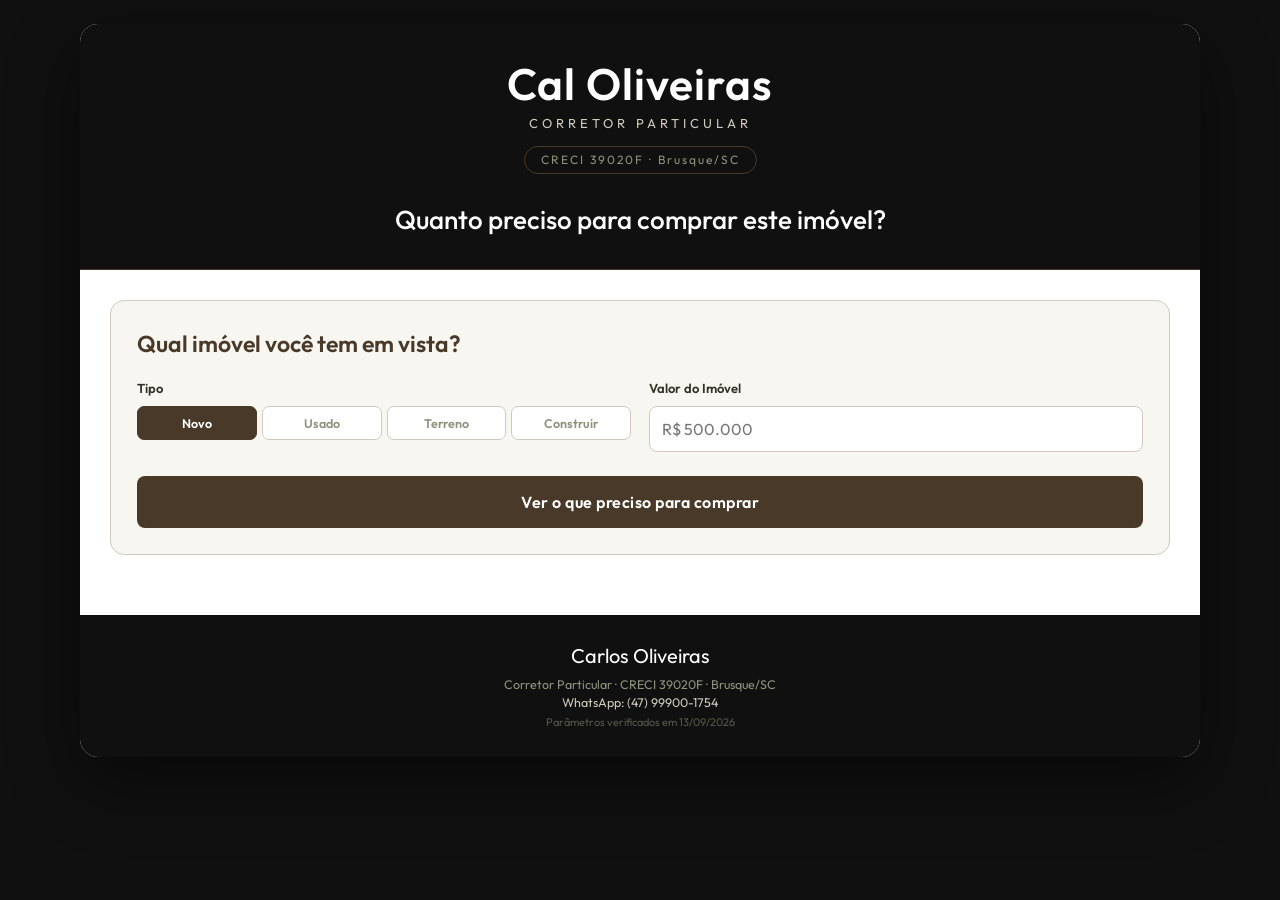
==== imovel/index.html @ cee12039 "refactor: separa as duas ferramentas em links proprios + params.js compartilhado - / (index.html)   " ====
<!DOCTYPE html>
<html lang="pt-BR">
<head>
    <meta charset="UTF-8">
    <meta name="viewport" content="width=device-width, initial-scale=1.0">
    <title>Poder de Compra · Cal Oliveiras</title>
    <meta name="description" content="Descubra quanto precisa de entrada, renda e custos para comprar o imóvel que você tem em vista.">
    <link rel="preconnect" href="https://fonts.googleapis.com">
    <link rel="preconnect" href="https://fonts.gstatic.com" crossorigin>
    <link href="https://fonts.googleapis.com/css2?family=Outfit:wght@300;400;500;600;700;800&display=swap" rel="stylesheet">
    <link rel="stylesheet" href="../estilo.css">
</head>
<body>
    <div class="container">
        <div class="header">
            <div class="logo-name">Cal Oliveiras</div>
            <div class="logo-sub">Corretor Particular</div>
            <span class="logo-creci">CRECI 39020F · Brusque/SC</span>
            <h1>Quanto preciso para comprar este imóvel?</h1>
        </div>

        <div class="content">
            <div class="form-section">
                <h3>Qual imóvel você tem em vista?</h3>
                <div class="form-grid">
                    <div class="form-group">
                        <label>Tipo</label>
                        <div class="tipo-toggle vi-tipo-toggle" id="viTipoToggle">
                            <div class="tipo-option vi-tipo-option active" data-vitipo="novo">Novo</div>
                            <div class="tipo-option vi-tipo-option" data-vitipo="usado">Usado</div>
                            <div class="tipo-option vi-tipo-option" data-vitipo="terreno">Terreno</div>
                            <div class="tipo-option vi-tipo-option" data-vitipo="construir">Construir</div>
                        </div>
                    </div>
                    <div class="form-group">
                        <label id="viLabelValor">Valor do Imóvel</label>
                        <input type="text" id="viValor" inputmode="numeric" placeholder="R$ 500.000">
                    </div>
                </div>
                <button class="btn" onclick="simularImovelEmVista()">Ver o que preciso para comprar</button>
            </div>

            <div id="results" class="results"></div>
        </div>

        <div class="footer">
            <span class="nome">Carlos Oliveiras</span>
            Corretor Particular · CRECI 39020F · Brusque/SC<br>
            <a href="https://wa.me/5547999001754" target="_blank">WhatsApp: (47) 99900-1754</a><br>
            <span style="font-size:11px; opacity:.55;">Parâmetros verificados em <span id="dataVerificacao"></span></span>
        </div>
    </div>

    <!-- ===== MODAL DE CONTATO (LEAD) ===== -->
    <div class="modal-overlay" id="leadModal">
        <div class="modal-box">
            <span class="modal-tag">Falta só um passo</span>
            <h3>Vamos traçar o seu plano</h3>
            <p>Deixe seu <strong>nome</strong> e <strong>WhatsApp</strong>. O Cal recebe a sua simulação e te chama para montar o caminho até este imóvel — sem compromisso.</p>
            <div class="form-group">
                <label>Seu Nome</label>
                <input type="text" id="nome" placeholder="Como você se chama?">
            </div>
            <div class="form-group" style="margin-top:14px;">
                <label>Seu WhatsApp</label>
                <input type="text" id="telefone" inputmode="numeric" placeholder="(47) 99999-9999">
            </div>
            <div class="modal-error" id="leadError"></div>
            <button class="btn" style="margin-top:18px;" onclick="enviarPlano()">Quero meu plano</button>
            <button class="modal-cancel" onclick="fecharLeadModal()">Voltar</button>
            <p class="modal-privacy">Seus dados são usados apenas pelo Cal para te atender (WhatsApp e sistema de atendimento dele). Não são vendidos nem repassados a terceiros.</p>
        </div>
    </div>

    <!-- Parâmetros (taxas, MCMV, terreno) — arquivo único compartilhado com a
         Calculadora e atualizado pelo robô semanal. Não duplicar números aqui. -->
    <script src="../params.js"></script>

    <script>
        const COMPROMETIMENTO_MAX = 0.30;

        let viTipo = 'novo';
        let imovelRef = { id: '', link: '' };
        let ultimoImovelEmVista = null;

        function esc(s) {
            return String(s || '').replace(/[&<>"']/g, c => ({ '&': '&amp;', '<': '&lt;', '>': '&gt;', '"': '&quot;', "'": '&#39;' }[c]));
        }

        function formatMoney(value) {
            if (!value && value !== 0) return '0,00';
            return parseFloat(value).toLocaleString('pt-BR', { minimumFractionDigits: 2, maximumFractionDigits: 2 });
        }

        function nomeTipo(t) {
            return t === 'novo' ? 'Novo' : t === 'usado' ? 'Usado' : t === 'construir' ? 'Terreno + Construção' : 'Terreno';
        }

        function anosTxt(m) { return Number.isInteger(m / 12) ? (m / 12) + ' anos' : m + ' meses'; }

        // Caixa que abre ao clicar (accordion). Só na tela — não vai pro PDF.
        function colapsavel(titulo, conteudo, aberto) {
            return '<details class="caixa-colapsavel no-print"' + (aberto ? ' open' : '') + '>' +
                '<summary>' + titulo + '</summary>' +
                '<div class="colapsavel-corpo">' + conteudo + '</div></details>';
        }

        // 1ª parcela de um financiamento (SAC ou PRICE)
        function parcelaInicialDe(vf, prazo, taxaMensal, sistema) {
            if (vf <= 0 || prazo <= 0) return 0;
            if (sistema === 'SAC') return vf / prazo + vf * taxaMensal;
            const pot = Math.pow(1 + taxaMensal, prazo);
            return vf * (taxaMensal * pot) / (pot - 1);
        }

        // Maior valor financiável para que a 1ª parcela caiba num teto (ex.: 30% da renda)
        function maxFinanciadoPara(parcelaMax, prazo, taxaMensal, sistema) {
            if (parcelaMax <= 0 || prazo <= 0) return 0;
            if (sistema === 'SAC') {
                const denom = 1 / prazo + taxaMensal;
                return denom > 0 ? parcelaMax / denom : 0;
            }
            const pot = Math.pow(1 + taxaMensal, prazo);
            return parcelaMax * (pot - 1) / (taxaMensal * pot);
        }

        /* ============ MÁSCARAS ============ */
        function aplicarMascaraDinheiro(input) {
            let digitos = input.value.replace(/\D/g, '');
            digitos = digitos.replace(/^0+/, '');
            if (digitos === '') { input.value = ''; return; }
            input.value = 'R$ ' + parseInt(digitos, 10).toLocaleString('pt-BR');
        }

        function removerMascara(valor) {
            if (!valor) return 0;
            const digitos = valor.toString().replace(/\D/g, '');
            return digitos === '' ? 0 : parseInt(digitos, 10);
        }

        function aplicarMascaraTelefone(input) {
            let d = input.value.replace(/\D/g, '').slice(0, 11);
            if (d.length === 0) { input.value = ''; return; }
            if (d.length <= 2) input.value = '(' + d;
            else if (d.length <= 6) input.value = '(' + d.slice(0, 2) + ') ' + d.slice(2);
            else if (d.length <= 10) input.value = '(' + d.slice(0, 2) + ') ' + d.slice(2, 6) + '-' + d.slice(6);
            else input.value = '(' + d.slice(0, 2) + ') ' + d.slice(2, 7) + '-' + d.slice(7);
        }
        document.getElementById('telefone').addEventListener('input', function () { aplicarMascaraTelefone(this); });
        document.getElementById('viValor').addEventListener('input', function () { aplicarMascaraDinheiro(this); });
        document.getElementById('viValor').addEventListener('keydown', function (e) { if (e.key === 'Enter') simularImovelEmVista(); });

        /* ============ ORIGEM DA VISITA (UTM) ============ */
        const UTM_KEYS = ['utm_source', 'utm_medium', 'utm_campaign', 'utm_content', 'utm_term'];
        const origemUTM = (function () {
            const p = new URLSearchParams(location.search);
            const utm = {};
            UTM_KEYS.forEach(k => { const v = p.get(k); if (v) utm[k] = v.slice(0, 80); });
            try {
                if (Object.keys(utm).length) sessionStorage.setItem('sa_utm_poder', JSON.stringify(utm));
                else { const s = sessionStorage.getItem('sa_utm_poder'); if (s) Object.assign(utm, JSON.parse(s)); }
            } catch (e) { /* armazenamento indisponível */ }
            return utm;
        })();

        function linhaCampanha() {
            const partes = UTM_KEYS.map(k => origemUTM[k]).filter(Boolean);
            return partes.length ? 'Campanha: ' + partes.join(' / ') : '';
        }

        function linhaImovelRef() {
            const l = [];
            if (imovelRef.id) l.push('Ref. imovel: ' + imovelRef.id);
            if (imovelRef.link) l.push('Anuncio: ' + imovelRef.link);
            return l.join('\n');
        }

        function qsOrigem() {
            const p = new URLSearchParams();
            UTM_KEYS.forEach(k => { if (origemUTM[k]) p.set(k, origemUTM[k]); });
            const s = p.toString();
            return s ? '&' + s : '';
        }

        // Eventos de conversão: preparados para quando houver Pixel/Analytics instalado.
        function registrarEvento(nome, dados) {
            try {
                (window.dataLayer = window.dataLayer || []).push(Object.assign({ event: nome }, dados || {}));
                if (typeof gtag === 'function') gtag('event', nome, dados || {});
                if (typeof fbq === 'function') fbq('trackCustom', nome, dados || {});
            } catch (e) { /* silencioso */ }
        }

        /* ============ TIPO DO IMÓVEL ============ */
        document.querySelectorAll('.vi-tipo-option').forEach(opt => {
            opt.addEventListener('click', function () { setViTipo(this.dataset.vitipo); });
        });
        function setViTipo(t) {
            viTipo = t;
            document.querySelectorAll('.vi-tipo-option').forEach(o => o.classList.toggle('active', o.dataset.vitipo === t));
            const lbl = document.getElementById('viLabelValor');
            if (lbl) lbl.textContent = t === 'terreno' ? 'Valor do Terreno' : t === 'construir' ? 'Valor total (terreno + obra)' : 'Valor do Imóvel';
        }

        /* ============ MOTOR: o que é preciso para comprar ============ */
        // Cenários por banco válidos para este tipo/valor (cota, prazo máx. e taxa efetivos)
        function cenariosParaImovel(tipo, valor) {
            return Object.keys(BANCOS).map(c => {
                const b = BANCOS[c];
                let ltv, prazoMax, taxa, limite;
                if (tipo === 'terreno') {
                    if (!b.terreno) return null;
                    ltv = b.terrenoLtv || TERRENO.ltv; prazoMax = TERRENO.prazoMax; limite = TERRENO.limiteMax; taxa = TERRENO.taxaNominal;
                } else if (tipo === 'construir') {
                    ltv = 80; prazoMax = b.prazoMax; limite = b.limiteMax; taxa = b.taxa;
                } else {
                    ltv = (tipo === 'novo') ? b.ltvNovo : b.ltvUsado; prazoMax = b.prazoMax; limite = b.limiteMax; taxa = b.taxa;
                }
                if (valor > limite) return null;
                return { codigo: c, banco: b, ltv, prazoMax, taxa };
            }).filter(Boolean);
        }

        function calcularImovelEmVista(valor, tipo) {
            const cen = cenariosParaImovel(tipo, valor);
            if (!cen.length) return null;
            const ehTerreno = tipo === 'terreno';

            const ltvMax = Math.max.apply(null, cen.map(x => x.ltv));
            const entradaMin = Math.round(valor * (1 - ltvMax / 100));
            const vf = valor - entradaMin;
            const taxaRef = Math.min.apply(null, cen.map(x => x.taxa));          // melhor taxa entre os bancos que operam este valor
            const prazoLongo = Math.max.apply(null, cen.map(x => x.prazoMax));   // 420 meses (35 anos) ou 240 no terreno
            const prazoSac = Math.min(360, prazoLongo);
            const tm = taxaRef / 100 / 12;

            // terreno: só SAC (padrão Caixa lote urbanizado). Demais: PRICE longo = cenário mais leve; SAC 30 anos = conservador
            const parcelaLeve = ehTerreno ? parcelaInicialDe(vf, prazoLongo, tm, 'SAC') : parcelaInicialDe(vf, prazoLongo, tm, 'PRICE');
            const parcelaSac = parcelaInicialDe(vf, prazoSac, tm, 'SAC');
            const rendaLeve = parcelaLeve / COMPROMETIMENTO_MAX;
            const rendaSac = parcelaSac / COMPROMETIMENTO_MAX;

            const itbi = valor * CUSTOS_AQUISICAO.itbi / 100;
            const registro = valor * CUSTOS_AQUISICAO.registro / 100;
            const totalSaida = entradaMin + itbi + registro;

            const fgtsOk = !ehTerreno && valor <= TETO_SFH;

            // MCMV: dentro do teto? e a renda necessária com juros da Faixa 4 cabe no limite dela?
            let mcmv = null;
            if (!ehTerreno && tipo !== 'construir') {
                const f4 = MCMV_FAIXAS[MCMV_FAIXAS.length - 1];
                if (valor <= f4.tetoImovel) {
                    const entradaF4 = Math.round(valor * 0.20);
                    const vfF4 = valor - entradaF4;
                    const parcelaF4 = parcelaInicialDe(vfF4, 420, MCMV_TAXA_F4 / 100 / 12, 'PRICE');
                    const rendaF4 = parcelaF4 / COMPROMETIMENTO_MAX;
                    mcmv = { faixa: f4, entrada: entradaF4, parcela: parcelaF4, renda: rendaF4, cabe: rendaF4 <= f4.rendaMax };
                }
            }

            return { valor, tipo, ltvMax, entradaMin, vf, taxaRef, prazoLongo, prazoSac, parcelaLeve, parcelaSac, rendaLeve, rendaSac, itbi, registro, totalSaida, fgtsOk, mcmv, ehTerreno, bancos: cen.length };
        }

        function simularImovelEmVista() {
            const valor = removerMascara(document.getElementById('viValor').value);
            if (valor <= 0) { alert('Informe o valor do imóvel que você tem em vista.'); return; }
            const r = calcularImovelEmVista(valor, viTipo);
            if (!r) {
                document.getElementById('results').innerHTML =
                    '<div class="mcmv-banner indisponivel"><h4>Valor acima do que os bancos parametrizados operam</h4>' +
                    '<p>Para ' + nomeTipo(viTipo).toLowerCase() + ' de R$ ' + formatMoney(valor) + ' a condição é caso a caso. Fale direto com o Cal pelo WhatsApp.</p></div>';
                return;
            }
            r.situacao = null;
            ultimoImovelEmVista = r;
            registrarEvento('simulation_completed', { ferramenta: 'poder_de_compra', valor: valor, tipo: viTipo });
            document.getElementById('results').innerHTML = renderImovelEmVista(r);
            ['viEntrada', 'viFgts', 'viRenda'].forEach(id => {
                const el = document.getElementById(id);
                if (el) el.addEventListener('input', function () { aplicarMascaraDinheiro(this); avaliarSituacao(); });
            });
            document.getElementById('results').scrollIntoView({ behavior: 'smooth', block: 'start' });
        }

        function renderImovelEmVista(r) {
            const hoje = new Date().toLocaleDateString('pt-BR');
            const refTxt = imovelRef.id ? ' · ref. ' + esc(imovelRef.id) : '';

            let html = '<div class="acoes-topo no-print"><button class="btn-imprimir" onclick="window.print()">🖨️ Baixar / Imprimir em PDF</button></div>';

            html += '<div class="vi-card">' +
                '<div class="vi-kicker">Imóvel em vista · ' + nomeTipo(r.tipo) + refTxt + ' · ' + hoje + '</div>' +
                '<h3 class="vi-titulo">Para comprar este ' + (r.ehTerreno ? 'terreno' : 'imóvel') + ' de <strong>R$ ' + formatMoney(r.valor) + '</strong>, você precisa de:</h3>' +
                '<div class="bank-details vi-grid">' +
                item('Entrada mínima', 'R$ ' + formatMoney(r.entradaMin), (100 - r.ltvMax) + '% do valor' + (r.fgtsOk ? ' · FGTS pode abater' : r.ehTerreno ? ' · sem FGTS' : ''), 'destaque') +
                item('Financiamento (até)', 'R$ ' + formatMoney(r.vf), 'cota máx. ' + r.ltvMax + '% · ' + r.bancos + ' banco' + (r.bancos > 1 ? 's' : '') + ' operam') +
                item('Renda familiar necessária', 'a partir de R$ ' + formatMoney(r.rendaLeve), (r.ehTerreno ? 'SAC ' : 'PRICE ') + anosTxt(r.prazoLongo) + ' · parcela ~R$ ' + formatMoney(r.parcelaLeve), 'destaque') +
                (r.ehTerreno ? '' : item('Renda com SAC em ' + anosTxt(r.prazoSac), 'R$ ' + formatMoney(r.rendaSac), '1ª parcela ~R$ ' + formatMoney(r.parcelaSac) + ' (depois cai)')) +
                item('Custos de escritura', '~R$ ' + formatMoney(r.itbi + r.registro), 'ITBI ' + CUSTOS_AQUISICAO.itbi + '% + registro ~' + CUSTOS_AQUISICAO.registro + '% · pagos à vista') +
                item('Total para "sair do zero"', 'R$ ' + formatMoney(r.totalSaida), 'entrada + custos de escritura', 'verde') +
                '</div>';

            let notas = '';
            if (r.mcmv) {
                if (r.mcmv.cabe) {
                    notas += '<p>🏷️ <strong>Cabe no Minha Casa Minha Vida (Faixa ' + r.mcmv.faixa.faixa + ')</strong> se a renda familiar for até R$ ' + formatMoney(r.mcmv.faixa.rendaMax) +
                        ': com juros de até ' + MCMV_TAXA_F4.toFixed(1).replace('.', ',') + '% a.a. e entrada de 20% (R$ ' + formatMoney(r.mcmv.entrada) + '), a renda necessária cai para <strong>~R$ ' + formatMoney(r.mcmv.renda) + '</strong>.</p>';
                } else {
                    notas += '<p>🏷️ Está dentro do teto do MCMV (R$ ' + formatMoney(r.mcmv.faixa.tetoImovel) + '), mas a parcela pede renda acima de R$ ' + formatMoney(r.mcmv.faixa.rendaMax) + ' — para usar o programa seria preciso <strong>entrada maior</strong>.</p>';
                }
            }
            if (r.ehTerreno) notas += '<p>🌱 Terreno (lote urbanizado): financia até ' + r.ltvMax + '%, prazo máximo ' + anosTxt(TERRENO.prazoMax) + ', sistema SAC, <strong>sem uso de FGTS</strong> e fora do MCMV.</p>';
            if (r.tipo === 'construir') notas += '<p>🏗️ Terreno + construção: se você já tem o terreno, o valor dele conta como entrada.</p>';
            notas += '<p class="vi-mini">Cálculo pela regra de 30% de comprometimento da renda, com a melhor taxa entre os bancos parametrizados (' + r.taxaRef.toFixed(2).replace('.', ',') + '% a.a.). Seguros e tarifas do banco não estão incluídos — a parcela real costuma ficar um pouco acima.</p>';
            html += '<div class="vi-notas">' + notas + '</div></div>';

            html += '<div class="vi-ajuste"><h4>Tenho menos renda ou menos entrada — e agora?</h4>' +
                '<p>Preencha o que você tem hoje. A resposta atualiza na hora.</p>' +
                '<div class="form-grid">' +
                '<div class="form-group"><label>Entrada que tenho</label><input type="text" id="viEntrada" inputmode="numeric" placeholder="R$ 0"></div>' +
                (r.fgtsOk ? '<div class="form-group"><label>FGTS disponível</label><input type="text" id="viFgts" inputmode="numeric" placeholder="R$ 0"></div>' : '') +
                '<div class="form-group"><label>Renda familiar bruta</label><input type="text" id="viRenda" inputmode="numeric" placeholder="R$ 0"></div>' +
                '</div><div id="viDiagnostico"></div></div>';

            html += '<div class="vi-ctas no-print">';
            if (imovelRef.link) html += '<a class="btn vi-btn-sec" href="' + esc(imovelRef.link) + '" target="_blank" rel="noopener" onclick="registrarEvento(\'property_clicked\')">🏠 Conhecer este imóvel</a>';
            html += '<button class="btn" onclick="pedirPlanoDoCal()">💬 Quero um plano do Cal para chegar lá</button>' +
                '<a class="btn vi-btn-sec" href="../?valor=' + r.valor + '&tipo=' + r.tipo + qsOrigem() + '">📊 Simular o financiamento nos bancos</a>' +
                '</div>';

            html += colapsavel('ℹ️ Como este cálculo foi feito',
                '<p>Os valores são <strong>estimativas de referência</strong> calculadas com critérios públicos: cota máxima de financiamento de cada banco, melhor taxa parametrizada e a regra de que a parcela não pode passar de 30% da renda familiar bruta. Não incluem seguros (MIP/DFI) nem tarifas, que o banco soma à parcela.</p>' +
                '<p>Os custos de escritura (ITBI e registro) variam por município e podem ter descontos em programas habitacionais. A aprovação, a taxa e as condições finais dependem da análise de crédito de cada instituição.</p>' +
                '<p><strong>Não é proposta nem pré-aprovação.</strong> Use como ponto de partida e confirme com o Cal.</p>', false);

            html += '<div class="print-rodape print-only"><strong>Carlos Oliveiras</strong> · Corretor Particular · CRECI 39020F · Brusque/SC · WhatsApp (47) 99900-1754<br>Este documento é uma simulação de referência, calculada com critérios públicos e parâmetros médios de mercado. Os valores definitivos — taxas, prazos, cota e a documentação exigida — só podem ser confirmados diretamente com a instituição financeira escolhida, após análise de crédito e avaliação do imóvel. Faça contato direto para uma condução pontual da sua situação.</div>';
            return html;

            function item(label, valor, sub, classe) {
                return '<div class="detail-item"><div class="detail-label">' + label + '</div>' +
                    '<div class="detail-value' + (classe ? ' ' + classe : '') + '">' + valor + '</div>' +
                    (sub ? '<div class="detail-sub">' + sub + '</div>' : '') + '</div>';
            }
        }

        // Diagnóstico ao vivo do bloco "e agora?"
        function avaliarSituacao() {
            const r = ultimoImovelEmVista;
            const box = document.getElementById('viDiagnostico');
            if (!r || !box) return;
            const entrada = removerMascara((document.getElementById('viEntrada') || {}).value);
            const fgts = r.fgtsOk ? removerMascara((document.getElementById('viFgts') || {}).value) : 0;
            const renda = removerMascara((document.getElementById('viRenda') || {}).value);
            if (entrada <= 0 && fgts <= 0 && renda <= 0) { box.innerHTML = ''; r.situacao = null; return; }

            const tm = r.taxaRef / 100 / 12;
            const sistema = r.ehTerreno ? 'SAC' : 'PRICE';
            const entradaDisp = entrada + fgts;
            const linhas = [];
            let tudoOk = true;

            let vfReal = r.vf;
            if (entradaDisp > 0 || renda > 0) {
                if (entradaDisp < r.entradaMin) {
                    tudoOk = false;
                    linhas.push({ ok: false, t: 'Entrada: faltam <strong>R$ ' + formatMoney(r.entradaMin - entradaDisp) + '</strong> para o mínimo de R$ ' + formatMoney(r.entradaMin) + (fgts > 0 ? ' (já contando o FGTS)' : '') + '.' });
                } else {
                    vfReal = r.valor - entradaDisp;
                    linhas.push({ ok: true, t: 'Entrada: <strong>ok</strong>' + (entradaDisp > r.entradaMin ? ' — com R$ ' + formatMoney(entradaDisp) + ' você financia só R$ ' + formatMoney(vfReal) + ' e a parcela cai.' : '.') });
                }
            }

            if (renda > 0) {
                const parcela = parcelaInicialDe(vfReal, r.prazoLongo, tm, sistema);
                const comp = parcela / renda;
                if (comp <= COMPROMETIMENTO_MAX) {
                    linhas.push({ ok: true, t: 'Renda: <strong>comporta</strong> — parcela ~R$ ' + formatMoney(parcela) + ' = ' + (comp * 100).toFixed(1).replace('.', ',') + '% da renda (limite 30%).' });
                } else {
                    tudoOk = false;
                    const rendaNec = parcela / COMPROMETIMENTO_MAX;
                    const maxVf = maxFinanciadoPara(renda * COMPROMETIMENTO_MAX, r.prazoLongo, tm, sistema);
                    const entradaParaCaber = Math.max(r.entradaMin, r.valor - maxVf);
                    linhas.push({
                        ok: false, t: 'Renda: parcela ~R$ ' + formatMoney(parcela) + ' = ' + (comp * 100).toFixed(1).replace('.', ',') + '% da renda (limite 30%). Dois caminhos:' +
                            '<ul><li><strong>Compor renda</strong> (cônjuge/familiar): faltam ~R$ ' + formatMoney(rendaNec - renda) + '/mês para chegar a R$ ' + formatMoney(rendaNec) + '.</li>' +
                            '<li><strong>Aumentar a entrada</strong> para ~R$ ' + formatMoney(entradaParaCaber) + (entradaDisp > 0 ? ' (+R$ ' + formatMoney(Math.max(0, entradaParaCaber - entradaDisp)) + ')' : '') + ' — aí a parcela cabe na sua renda atual.</li></ul>'
                    });
                }
            }

            const titulo = tudoOk
                ? '✅ Com o que você tem hoje, este imóvel está ao seu alcance.'
                : '🧭 Ainda não fecha — mas dá para traçar o caminho:';
            box.innerHTML = '<div class="vi-diag ' + (tudoOk ? 'ok' : 'gap') + '"><div class="vi-diag-titulo">' + titulo + '</div><ul>' +
                linhas.map(l => '<li class="' + (l.ok ? 'ok' : 'gap') + '">' + l.t + '</li>').join('') + '</ul></div>';

            r.situacao = { entrada, fgts, renda, ok: tudoOk, texto: linhas.map(l => l.t.split('</li>').join(' ').split('<ul>').join(' ').replace(/<[^>]+>/g, '')).join(' | ') };
        }

        /* ============ CAPTURA DE LEAD ============ */
        function pedirPlanoDoCal() {
            if (!ultimoImovelEmVista) return;
            registrarEvento('lead_started', { ferramenta: 'poder_de_compra' });
            document.getElementById('leadError').textContent = '';
            document.getElementById('leadModal').classList.add('active');
            document.getElementById('nome').focus();
        }

        function fecharLeadModal() {
            document.getElementById('leadModal').classList.remove('active');
        }

        function enviarPlano() {
            const nome = document.getElementById('nome').value.trim();
            const telDigitos = document.getElementById('telefone').value.replace(/\D/g, '');
            const erro = document.getElementById('leadError');

            if (nome.length < 2) {
                erro.textContent = 'Por favor, informe seu nome.';
                document.getElementById('nome').focus();
                return;
            }
            if (telDigitos.length < 10) {
                erro.textContent = 'Informe um WhatsApp válido com DDD, ex: (47) 99999-9999.';
                document.getElementById('telefone').focus();
                return;
            }
            erro.textContent = '';
            fecharLeadModal();

            const r = ultimoImovelEmVista;
            const telefone = document.getElementById('telefone').value.trim();
            const s = r.situacao;

            const observacoes = [
                'PODER DE COMPRA — IMOVEL EM VISTA',
                'Imovel: ' + nomeTipo(r.tipo) + ' · R$ ' + formatMoney(r.valor),
                linhaImovelRef(),
                'Entrada minima: R$ ' + formatMoney(r.entradaMin) + ' | Financiamento: R$ ' + formatMoney(r.vf),
                'Renda necessaria: a partir de R$ ' + formatMoney(r.rendaLeve) + (r.ehTerreno ? ' (SAC)' : ' (PRICE) / R$ ' + formatMoney(r.rendaSac) + ' (SAC 30a)'),
                'Custos escritura: ~R$ ' + formatMoney(r.itbi + r.registro) + ' | Total p/ sair do zero: R$ ' + formatMoney(r.totalSaida),
                s ? 'SITUACAO HOJE: entrada R$ ' + formatMoney(s.entrada) + (r.fgtsOk ? ' + FGTS R$ ' + formatMoney(s.fgts) : '') + ' | renda R$ ' + formatMoney(s.renda) + '\n' + (s.ok ? 'AO ALCANCE — ' : 'GAP — ') + s.texto : 'Situacao atual nao informada',
                linhaCampanha()
            ].filter(Boolean).join('\n');

            const payload = {
                nome: nome,
                telefone: telefone,
                origem: 'Poder de Compra',
                tipoInteresse: 'Imovel em vista - ' + nomeTipo(r.tipo),
                orcamento: r.valor,
                funil: 'Novo Lead',
                temperatura: (s && s.ok) ? 'Quente' : 'Morno',
                observacoes: observacoes
            };
            // Fire-and-forget: nunca bloqueia o usuário.
            fetch('/.netlify/functions/enviar-lead', {
                method: 'POST',
                headers: { 'Content-Type': 'application/json' },
                body: JSON.stringify(payload)
            }).catch(function () { /* silencioso */ });
            registrarEvento('lead_submitted', { ferramenta: 'poder_de_compra' });

            const zap = [
                'Olá, Cal! Sou ' + nome + '.',
                'Vi um ' + (r.ehTerreno ? 'terreno' : 'imóvel') + ' de R$ ' + formatMoney(r.valor) + ' (' + nomeTipo(r.tipo) + (imovelRef.id ? ', ref. ' + imovelRef.id : '') + ') e simulei meu poder de compra:',
                '• Entrada mínima: R$ ' + formatMoney(r.entradaMin),
                '• Renda necessária: a partir de R$ ' + formatMoney(r.rendaLeve),
                '• Custos de escritura: ~R$ ' + formatMoney(r.itbi + r.registro),
                s ? '• Hoje tenho: entrada R$ ' + formatMoney(s.entrada + (r.fgtsOk ? s.fgts : 0)) + ' e renda R$ ' + formatMoney(s.renda) : '',
                imovelRef.link ? '• Anúncio: ' + imovelRef.link : '',
                '',
                s && s.ok ? 'Quero entender os próximos passos!' : 'Quero um plano para chegar lá!'
            ].filter(l => l !== '');
            registrarEvento('whatsapp_clicked', { ferramenta: 'poder_de_compra' });
            window.open('https://wa.me/' + WHATSAPP_CAL + '?text=' + encodeURIComponent(zap.join('\n')), '_blank');
        }

        /* ============ PARÂMETROS DA URL ============ */
        // ?valor=799000&tipo=novo&imovel=799&link=https://anuncio...
        (function () {
            const el = document.getElementById('dataVerificacao');
            if (el && typeof DATA_VERIFICACAO === 'string') el.textContent = DATA_VERIFICACAO;

            const p = new URLSearchParams(location.search);
            const tipo = (p.get('tipo') || '').toLowerCase();
            imovelRef.id = (p.get('imovel') || '').replace(/[^\w\-\.]/g, '').slice(0, 40);
            const link = p.get('link') || '';
            if (/^https?:\/\//i.test(link)) imovelRef.link = link.slice(0, 300);

            if (['novo', 'usado', 'terreno', 'construir'].indexOf(tipo) >= 0) setViTipo(tipo);

            const valor = parseInt((p.get('valor') || '').replace(/\D/g, ''), 10) || 0;
            if (valor > 0) {
                document.getElementById('viValor').value = 'R$ ' + valor.toLocaleString('pt-BR');
                simularImovelEmVista();     // resultado na hora, sem cadastro
                registrarEvento('simulation_started', { ferramenta: 'poder_de_compra', via: 'url' });
            }
            registrarEvento('page_view', Object.assign({ ferramenta: 'poder_de_compra' }, origemUTM));
        })();
    </script>
</body>
</html>
---- estilo.css ----
/* Identidade visual Cal Oliveiras — compartilhada pelas duas ferramentas
   (index.html = Calculadora · imovel/index.html = Poder de Compra) */
:root {
            --preto: #101010;
            --terra-escuro: #313128;
            --terra-medio: #493928;
            --cinza: #8D927D;
            --cinza-claro: #CECBBE;
            --branco: #FFFFFF;
            --aprovado: #4b6043;
            --aprovado-vivo: #1FA653;
            --aprovado-escuro: #136B36;
            --reprovado: #E03131;
        }

        * { margin: 0; padding: 0; box-sizing: border-box; }

        body {
            font-family: 'Outfit', sans-serif;
            background: var(--preto);
            color: var(--terra-escuro);
            min-height: 100vh;
            padding: 24px 16px;
            line-height: 1.5;
        }

        .container {
            max-width: 1120px;
            margin: 0 auto;
            background: var(--branco);
            border-radius: 18px;
            box-shadow: 0 24px 70px rgba(0,0,0,0.45);
            overflow: hidden;
        }

        /* ---------- HEADER / LOGO ---------- */
        .header {
            background: var(--preto);
            color: var(--branco);
            padding: 38px 30px 30px;
            text-align: center;
            border-bottom: 1px solid var(--terra-medio);
        }

        .logo-name {
            font-family: 'Outfit', sans-serif;
            font-size: 44px;
            font-weight: 600;
            letter-spacing: 1px;
            line-height: 1;
        }

        .logo-sub {
            font-size: 13px;
            letter-spacing: 4px;
            text-transform: uppercase;
            color: var(--cinza-claro);
            margin-top: 8px;
        }

        .logo-creci {
            display: inline-block;
            margin-top: 12px;
            font-size: 12px;
            letter-spacing: 2px;
            color: var(--cinza);
            border: 1px solid var(--terra-medio);
            border-radius: 20px;
            padding: 4px 16px;
        }

        .header h1 {
            font-family: 'Outfit', sans-serif;
            font-weight: 500;
            font-size: 26px;
            margin-top: 26px;
            color: var(--branco);
        }

        .header .subtitle {
            font-size: 13px;
            color: var(--cinza);
            margin-top: 6px;
        }

        .content { padding: 30px; }

        /* ---------- MODE SELECTOR ---------- */
        .mode-selector {
            display: grid;
            grid-template-columns: repeat(4, 1fr);
            gap: 10px;
            margin-bottom: 28px;
            align-items: stretch;
        }

        .mode-btn {
            padding: 12px 10px;
            border: 1.5px solid var(--cinza-claro);
            border-radius: 12px;
            background: var(--branco);
            cursor: pointer;
            transition: all 0.25s ease;
            text-align: center;
            display: flex;
            flex-direction: column;
            justify-content: center;
        }

        .mode-btn:hover {
            border-color: var(--cinza);
            transform: translateY(-2px);
        }

        .mode-btn.active {
            border-color: var(--terra-medio);
            background: var(--terra-escuro);
            color: var(--branco);
        }

        .mode-btn h3 {
            font-family: 'Outfit', sans-serif;
            font-size: 16px;
            font-weight: 600;
            margin-bottom: 3px;
        }

        .mode-btn p { font-size: 11.5px; opacity: 0.85; }

        /* Caixa de Tipo do Imóvel (4ª caixa, na mesma linha do seletor de modo) */
        .tipo-box {
            border: 1.5px solid var(--cinza-claro);
            border-radius: 12px;
            background: var(--branco);
            padding: 12px 10px;
            text-align: center;
            display: flex;
            flex-direction: column;
            justify-content: center;
        }

        .tipo-box-title {
            font-size: 16px;
            font-weight: 600;
            color: var(--terra-escuro);
            margin-bottom: 8px;
        }

        /* ---------- FORM ---------- */
        .form-section {
            background: #f7f6f1;
            padding: 26px;
            border-radius: 14px;
            margin-bottom: 20px;
            border: 1px solid var(--cinza-claro);
        }

        .form-section h3 {
            font-family: 'Outfit', sans-serif;
            color: var(--terra-medio);
            margin-bottom: 18px;
            font-size: 23px;
            font-weight: 600;
        }

        /* Toggle Novo/Usado */
        .tipo-toggle {
            display: grid;
            grid-template-columns: 1fr 1fr;
            gap: 5px;
        }

        .tipo-option {
            padding: 7px 6px;
            text-align: center;
            cursor: pointer;
            background: var(--branco);
            border: 1.5px solid var(--cinza-claro);
            border-radius: 7px;
            transition: all 0.2s ease;
            font-weight: 600;
            font-size: 12.5px;
            color: var(--cinza);
        }

        .tipo-option.active {
            background: var(--terra-medio);
            color: var(--branco);
            border-color: var(--terra-medio);
        }

        .form-grid {
            display: grid;
            grid-template-columns: repeat(auto-fit, minmax(240px, 1fr));
            gap: 18px;
        }

        .form-group { display: flex; flex-direction: column; }

        .form-group label {
            font-size: 13px;
            font-weight: 600;
            color: var(--terra-escuro);
            margin-bottom: 7px;
        }

        .form-group input,
        .form-group select {
            padding: 12px;
            border: 1.5px solid var(--cinza-claro);
            border-radius: 8px;
            font-size: 16px;
            font-family: 'Outfit', sans-serif;
            color: var(--terra-escuro);
            background: var(--branco);
            transition: border-color 0.2s ease;
        }

        .form-group input:focus,
        .form-group select:focus {
            outline: none;
            border-color: var(--terra-medio);
        }

        .renda-hint {
            display: block;
            margin-top: 6px;
            font-size: 11.5px;
            font-style: italic;
            color: var(--cinza);
            opacity: 0.7;
            min-height: 15px;
            transition: opacity 0.2s ease;
        }
        .renda-hint strong { color: var(--terra-medio); opacity: 1; font-style: normal; }

        .section-label {
            font-family: 'Outfit', sans-serif;
            font-size: 19px;
            font-weight: 600;
            color: var(--terra-medio);
            margin: 26px 0 14px;
            padding-top: 20px;
            border-top: 1px solid var(--cinza-claro);
        }

        .btn {
            background: var(--terra-medio);
            color: var(--branco);
            border: none;
            padding: 16px 32px;
            border-radius: 8px;
            font-size: 16px;
            font-weight: 600;
            font-family: 'Outfit', sans-serif;
            cursor: pointer;
            transition: all 0.25s ease;
            width: 100%;
            margin-top: 24px;
            letter-spacing: 0.5px;
        }

        .btn:hover { background: var(--terra-escuro); transform: translateY(-2px); }
        .btn:active { transform: translateY(0); }

        .results { margin-top: 30px; }

        /* ---------- MCMV BANNER ---------- */
        .mcmv-banner {
            background: linear-gradient(135deg, var(--terra-escuro) 0%, var(--terra-medio) 100%);
            color: var(--branco);
            border-radius: 14px;
            padding: 24px;
            margin-bottom: 24px;
        }

        .mcmv-banner h4 {
            font-family: 'Outfit', sans-serif;
            font-size: 24px;
            font-weight: 600;
            margin-bottom: 10px;
        }

        .mcmv-banner .faixa-tag {
            display: inline-block;
            background: var(--branco);
            color: var(--terra-medio);
            font-weight: 700;
            padding: 4px 14px;
            border-radius: 20px;
            font-size: 14px;
            margin-bottom: 10px;
        }

        .mcmv-banner p { font-size: 14px; line-height: 1.6; color: var(--cinza-claro); }
        .mcmv-banner strong { color: var(--branco); }

        .mcmv-banner.destaque-f4 {
            border: 2px solid var(--cinza-claro);
        }

        .mcmv-banner.indisponivel {
            background: #f7f6f1;
            color: var(--terra-escuro);
            border: 1px solid var(--cinza-claro);
        }
        .mcmv-banner.indisponivel h4 { color: var(--terra-medio); }
        .mcmv-banner.indisponivel p { color: var(--cinza); }
        .mcmv-banner.indisponivel strong { color: var(--terra-escuro); }

        /* ---------- DISCLAIMER ---------- */
        .info-disclaimer {
            background: #f7f6f1;
            border-left: 4px solid var(--cinza);
            padding: 20px;
            border-radius: 10px;
            margin-bottom: 24px;
        }

        .info-disclaimer h4 {
            font-family: 'Outfit', sans-serif;
            color: var(--terra-medio);
            margin-bottom: 10px;
            font-size: 19px;
            font-weight: 600;
        }

        .info-disclaimer p { color: var(--terra-escuro); line-height: 1.6; margin-bottom: 10px; font-size: 13.5px; }
        .info-disclaimer ul { list-style: none; margin-top: 8px; }
        .info-disclaimer li { color: var(--terra-escuro); padding: 5px 0 5px 22px; position: relative; font-size: 13.5px; }
        .info-disclaimer li:before { content: "•"; position: absolute; left: 6px; color: var(--terra-medio); font-weight: bold; }
        .info-disclaimer strong { color: var(--terra-medio); }

        /* ---------- BANK CARDS ---------- */
        h2.results-title {
            font-family: 'Outfit', sans-serif;
            font-size: 28px;
            font-weight: 600;
            color: var(--terra-escuro);
            margin-bottom: 20px;
        }

        .bank-card {
            background: var(--branco);
            border: 1.5px solid var(--cinza-claro);
            border-radius: 14px;
            padding: 24px;
            margin-bottom: 20px;
            transition: all 0.25s ease;
        }

        .bank-card.approved { border-color: var(--aprovado-vivo); border-width: 2px; background: linear-gradient(to right, #f2fbf6 0%, #ffffff 55%); }
        .bank-card.rejected { border-color: var(--reprovado); background: linear-gradient(to right, #fff5f5 0%, #ffffff 55%); }

        .bank-header {
            display: flex;
            justify-content: space-between;
            align-items: center;
            margin-bottom: 18px;
            padding-bottom: 14px;
            border-bottom: 1px solid var(--cinza-claro);
        }

        .bank-name {
            font-family: 'Outfit', sans-serif;
            font-size: 25px;
            font-weight: 600;
            color: var(--terra-escuro);
        }

        .status-badge { padding: 8px 18px; border-radius: 20px; font-size: 13px; font-weight: 700; letter-spacing: 0.5px; }
        .status-badge.approved {
            background: var(--aprovado-vivo);
            color: var(--branco);
            animation: pulseAprovado 1.8s ease-in-out infinite;
        }
        .status-badge.rejected { background: var(--reprovado); color: var(--branco); }
        @keyframes pulseAprovado {
            0%, 100% { box-shadow: 0 0 0 0 rgba(31, 166, 83, 0.55); }
            50% { box-shadow: 0 0 0 8px rgba(31, 166, 83, 0); }
        }

        .bank-details {
            display: grid;
            grid-template-columns: repeat(auto-fit, minmax(180px, 1fr));
            gap: 12px;
            margin-bottom: 18px;
        }

        .detail-item { background: #f7f6f1; padding: 12px; border-radius: 8px; }
        .detail-label { font-size: 11.5px; color: var(--cinza); margin-bottom: 4px; }
        .detail-value { font-size: 16px; font-weight: 600; color: var(--terra-escuro); }
        .detail-value.destaque { color: var(--terra-medio); }
        .detail-value.verde { color: var(--aprovado); }

        .approval-notice {
            background: #eefaf3;
            border: 1px solid #b9e6c9;
            border-radius: 8px;
            padding: 14px;
            margin-top: 14px;
        }
        .approval-notice h5 { color: var(--aprovado-escuro); margin-bottom: 6px; font-size: 14px; }
        .approval-notice p { color: var(--terra-escuro); font-size: 12.5px; line-height: 1.5; }

        .bank-info-box { background: #f7f6f1; border-radius: 8px; padding: 14px; margin-top: 14px; }
        .bank-info-box h4 { color: var(--terra-medio); margin-bottom: 8px; font-size: 13px; letter-spacing: 0.5px; }
        .bank-info-box ul { list-style: none; font-size: 12.5px; color: var(--terra-escuro); }
        .bank-info-box li { padding: 3px 0 3px 14px; position: relative; }
        .bank-info-box li:before { content: "•"; position: absolute; left: 0; color: var(--cinza); }

        .warning-box { background: #f7f6f1; border-left: 4px solid var(--terra-medio); padding: 14px; border-radius: 8px; margin-top: 14px; font-size: 13px; }
        .warning-box strong { color: var(--terra-medio); }

        .rejection-details { background: #faf6f6; border-left: 4px solid var(--reprovado); padding: 18px; border-radius: 8px; margin-top: 18px; }
        .rejection-details h4 { color: var(--reprovado); margin-bottom: 12px; font-size: 15px; }
        .rejection-details ul { list-style: none; }
        .rejection-details li { padding: 6px 0 6px 22px; position: relative; color: var(--terra-escuro); font-size: 13.5px; }
        .rejection-details li:before { content: "✗"; position: absolute; left: 0; color: var(--reprovado); font-weight: bold; }

        .suggestions { background: #f5f7f3; border-left: 4px solid var(--aprovado); padding: 18px; border-radius: 8px; margin-top: 14px; }
        .suggestions h4 { color: var(--aprovado); margin-bottom: 12px; font-size: 15px; }
        .suggestions ul { list-style: none; }
        .suggestions li { padding: 6px 0 6px 22px; position: relative; color: var(--terra-escuro); font-size: 13.5px; }
        .suggestions li:before { content: "→"; position: absolute; left: 0; color: var(--aprovado); font-weight: bold; }

        .alternatives { background: #f7f6f1; border-left: 4px solid var(--cinza); padding: 18px; border-radius: 8px; margin-top: 14px; }
        .alternatives h4 { color: var(--terra-medio); margin-bottom: 12px; font-size: 15px; }
        .alternatives ul { list-style: none; }
        .alternatives li { padding: 6px 0 6px 22px; position: relative; color: var(--terra-escuro); font-size: 13.5px; }
        .alternatives li:before { content: "•"; position: absolute; left: 6px; color: var(--terra-medio); }

        /* ---------- DICAS DE MELHORIA (pós-aprovação) ---------- */
        .dicas-box {
            background: linear-gradient(135deg, #eefaf3 0%, #f7fcf9 100%);
            border: 1.5px solid var(--aprovado-vivo);
            border-radius: 14px;
            padding: 22px;
            margin: 6px 0 20px;
        }
        .dicas-box h4 {
            color: var(--aprovado-escuro);
            font-size: 19px;
            font-weight: 700;
            margin-bottom: 4px;
        }
        .dicas-sub { color: var(--terra-escuro); font-size: 13.5px; margin-bottom: 12px; }
        .dicas-box ul { list-style: none; }
        .dicas-box li {
            padding: 7px 0 7px 24px;
            position: relative;
            color: var(--terra-escuro);
            font-size: 13.5px;
            line-height: 1.55;
        }
        .dicas-box li:before { content: "↑"; position: absolute; left: 2px; color: var(--aprovado-vivo); font-weight: 700; }
        .dicas-box li strong { color: var(--aprovado-escuro); }
        .dicas-cal {
            margin-top: 12px;
            font-size: 13px;
            font-weight: 600;
            color: var(--terra-medio);
        }

        /* ---------- WHATSAPP BUTTON ---------- */
        .btn-whatsapp {
            display: flex;
            align-items: center;
            justify-content: center;
            gap: 10px;
            background: #25D366;
            color: #fff;
            border: none;
            padding: 14px 20px;
            border-radius: 8px;
            font-size: 15px;
            font-weight: 600;
            font-family: 'Outfit', sans-serif;
            cursor: pointer;
            width: 100%;
            margin-top: 16px;
            transition: all 0.2s ease;
        }
        .btn-whatsapp:hover { background: #1da851; transform: translateY(-2px); }
        .btn-whatsapp svg { width: 20px; height: 20px; fill: #fff; }

        /* ---------- MODAL DE LIBERAÇÃO (LEAD) ---------- */
        .modal-overlay {
            display: none;
            position: fixed;
            inset: 0;
            background: rgba(16, 16, 16, 0.78);
            z-index: 1000;
            align-items: center;
            justify-content: center;
            padding: 20px;
        }
        .modal-overlay.active { display: flex; }

        .modal-box {
            background: var(--branco);
            border-radius: 16px;
            padding: 34px 30px;
            max-width: 440px;
            width: 100%;
            box-shadow: 0 30px 80px rgba(0,0,0,0.5);
            animation: modalIn 0.25s ease;
        }
        @keyframes modalIn { from { opacity: 0; transform: translateY(14px); } to { opacity: 1; transform: translateY(0); } }

        .modal-tag {
            display: inline-block;
            background: var(--cinza-claro);
            color: var(--terra-medio);
            font-size: 12px;
            font-weight: 600;
            letter-spacing: 1px;
            text-transform: uppercase;
            padding: 4px 14px;
            border-radius: 20px;
            margin-bottom: 14px;
        }
        .modal-box h3 {
            font-family: 'Outfit', sans-serif;
            font-size: 28px;
            font-weight: 600;
            color: var(--terra-escuro);
            margin-bottom: 10px;
        }
        .modal-box > p {
            font-size: 14px;
            color: var(--terra-escuro);
            line-height: 1.6;
            margin-bottom: 22px;
        }
        .modal-box strong { color: var(--terra-medio); }
        .modal-error {
            color: var(--reprovado);
            font-size: 13px;
            font-weight: 600;
            margin-top: 12px;
            min-height: 0;
        }
        .modal-cancel {
            background: none;
            border: none;
            color: var(--cinza);
            font-family: 'Outfit', sans-serif;
            font-size: 13.5px;
            cursor: pointer;
            width: 100%;
            margin-top: 12px;
            text-decoration: underline;
        }
        .modal-cancel:hover { color: var(--terra-medio); }
        .modal-privacy {
            font-size: 11.5px;
            color: var(--cinza);
            text-align: center;
            margin-top: 16px;
            line-height: 1.4;
        }

        .footer {
            text-align: center;
            padding: 26px;
            background: var(--preto);
            color: var(--cinza);
            font-size: 12.5px;
        }
        .footer .nome {
            font-family: 'Outfit', sans-serif;
            font-size: 20px;
            color: var(--branco);
            display: block;
            margin-bottom: 4px;
        }
        .footer a { color: var(--cinza-claro); text-decoration: none; }

        /* ---------- IMPRESSÃO / PDF ---------- */
        .acoes-topo { margin-bottom: 18px; }
        .btn-imprimir {
            background: var(--terra-escuro);
            color: var(--branco);
            border: none;
            padding: 13px 22px;
            border-radius: 8px;
            font-size: 15px;
            font-weight: 600;
            font-family: 'Outfit', sans-serif;
            cursor: pointer;
            width: 100%;
            transition: all 0.2s ease;
        }
        .btn-imprimir:hover { background: var(--preto); transform: translateY(-1px); }

        .resumo-sim {
            background: #f7f6f1;
            border: 1px solid var(--cinza-claro);
            border-radius: 10px;
            padding: 14px 18px;
            margin-bottom: 20px;
        }
        .resumo-titulo { font-weight: 700; color: var(--terra-medio); font-size: 15px; margin-bottom: 4px; }
        .resumo-linha { font-size: 13px; color: var(--terra-escuro); }
        .print-only { display: none; }
        .print-rodape { margin-top: 18px; font-size: 11px; color: var(--cinza); text-align: center; line-height: 1.5; }

        /* Ficha da simulação (comprovante) */
        .ficha { width: 100%; border-collapse: collapse; margin: 4px 0 16px; }
        .ficha td { padding: 9px 12px; border-bottom: 1px solid var(--cinza-claro); font-size: 13.5px; }
        .ficha tr:last-child td { border-bottom: none; }
        .ficha-lbl { color: var(--cinza); width: 48%; }
        .ficha-val { color: var(--terra-escuro); font-weight: 600; text-align: right; }
        .ficha-val.destaque { color: var(--terra-medio); }
        .ficha-val.verde { color: var(--aprovado-escuro); }

        .chk-pdf-wrap {
            display: flex; align-items: center; gap: 8px;
            font-size: 13px; color: var(--terra-medio); font-weight: 600;
            margin-bottom: 12px; cursor: pointer;
        }
        .chk-pdf-wrap input { width: 16px; height: 16px; accent-color: var(--terra-medio); cursor: pointer; }

        /* Caixa colapsável (accordion) */
        .caixa-colapsavel {
            border: 1px solid var(--cinza-claro);
            border-radius: 10px;
            background: #f7f6f1;
            margin-bottom: 16px;
            overflow: hidden;
        }
        .caixa-colapsavel > summary {
            cursor: pointer;
            padding: 13px 18px;
            font-weight: 600;
            color: var(--terra-medio);
            font-size: 14px;
            list-style: none;
            display: flex;
            align-items: center;
            justify-content: space-between;
            gap: 10px;
        }
        .caixa-colapsavel > summary::-webkit-details-marker { display: none; }
        .caixa-colapsavel > summary::after { content: '⌄'; font-size: 20px; line-height: 1; transition: transform 0.2s ease; }
        .caixa-colapsavel[open] > summary::after { transform: rotate(180deg); }
        .colapsavel-corpo { padding: 2px 18px 16px; font-size: 13.5px; color: var(--terra-escuro); line-height: 1.6; }
        .colapsavel-corpo h4 { color: var(--terra-medio); font-size: 16px; font-weight: 600; margin-bottom: 8px; }
        .colapsavel-corpo p { margin-bottom: 8px; }
        .colapsavel-corpo ul { list-style: none; margin: 8px 0; }
        .colapsavel-corpo li { padding: 4px 0 4px 20px; position: relative; }
        .colapsavel-corpo li:before { content: "•"; position: absolute; left: 6px; color: var(--terra-medio); }
        .colapsavel-corpo strong { color: var(--terra-medio); }
        .colapsavel-corpo .faixa-tag { display: inline-block; background: var(--terra-medio); color: var(--branco); font-weight: 700; padding: 3px 12px; border-radius: 20px; font-size: 13px; margin-bottom: 8px; }

        @media print {
            @page { margin: 12mm; }
            body { background: #fff !important; padding: 0; }
            .container { box-shadow: none; border-radius: 0; max-width: 100%; }
            /* esconde tudo que não faz parte do comprovante */
            .mode-selector, .form-section, .footer, .modal-overlay, .btn-whatsapp,
            .approval-notice, .no-print, .bank-card.nao-imprimir { display: none !important; }
            .print-only { display: revert !important; }
            /* cabeçalho da marca em versão clara (economiza tinta e fica legível) */
            .header { background: #fff !important; border-bottom: 2px solid var(--terra-medio); padding: 8px 0 12px; }
            .header .logo-name, .header h1 { color: var(--preto) !important; }
            .header .logo-sub, .header .logo-creci, .header .subtitle { color: var(--terra-medio) !important; }
            .header h1 { font-size: 18px; margin-top: 8px; }
            .header .logo-name { font-size: 30px; }
            .content { padding: 8px 4px; }
            /* não quebrar blocos no meio da página */
            .bank-card, .mcmv-banner, .dicas-box, .info-disclaimer, .suggestions,
            .rejection-details, .bank-info-box, .resumo-sim, .alternatives { break-inside: avoid; page-break-inside: avoid; }
            .status-badge.approved { animation: none !important; }
            /* cores de fundo não imprimem por padrão: força texto escuro e bordas */
            .mcmv-banner, .mcmv-banner * { background: #fff !important; color: var(--preto) !important; }
            .mcmv-banner { border: 1.5px solid var(--terra-medio) !important; }
            .status-badge.approved { background: #fff !important; color: var(--aprovado-escuro) !important; border: 1.5px solid var(--aprovado-escuro); }
            .status-badge.rejected { background: #fff !important; color: #a01e1e !important; border: 1.5px solid #a01e1e; }
            .faixa-tag { background: #fff !important; color: var(--terra-medio) !important; border: 1px solid var(--terra-medio); }
            a { color: #000; text-decoration: none; }
        }

        @media (max-width: 768px) {
            .mode-selector { grid-template-columns: 1fr 1fr; }
            .bank-details { grid-template-columns: 1fr 1fr; }
            .logo-name { font-size: 36px; }
        }
    
/* =====================================================================
   PODER DE COMPRA (imovel/index.html) — estilos próprios da 2ª ferramenta
   ===================================================================== */
.tipo-toggle.vi-tipo-toggle { grid-template-columns: repeat(4, 1fr); }

.vi-card {
    background: var(--branco);
    border: 2px solid var(--terra-medio);
    border-radius: 14px;
    padding: 24px;
    margin-bottom: 18px;
}
.vi-kicker { font-size: 12px; letter-spacing: 0.6px; text-transform: uppercase; color: var(--cinza); margin-bottom: 8px; }
.vi-titulo { font-family: 'Outfit', sans-serif; font-size: 22px; font-weight: 600; color: var(--terra-escuro); margin-bottom: 18px; line-height: 1.3; }
.vi-titulo strong { color: var(--terra-medio); }
.vi-grid .detail-value { font-size: 19px; }
.detail-sub { font-size: 11px; color: var(--cinza); margin-top: 4px; line-height: 1.35; }
.vi-notas p { font-size: 13.5px; line-height: 1.55; color: var(--terra-escuro); margin: 8px 0 0; }
.vi-notas .vi-mini { font-size: 11.5px; color: var(--cinza); font-style: italic; }

.vi-ajuste {
    background: #f7f6f1;
    border: 1px solid var(--cinza-claro);
    border-radius: 14px;
    padding: 22px 24px;
    margin-bottom: 18px;
}
.vi-ajuste h4 { font-family: 'Outfit', sans-serif; font-size: 18px; font-weight: 600; color: var(--terra-medio); margin-bottom: 4px; }
.vi-ajuste > p { font-size: 13px; color: var(--cinza); margin-bottom: 14px; }
.vi-diag { margin-top: 16px; border-radius: 10px; padding: 16px 18px; background: var(--branco); border-left: 4px solid var(--terra-medio); }
.vi-diag.ok { border-left-color: var(--aprovado-vivo); }
.vi-diag-titulo { font-weight: 600; font-size: 15px; color: var(--terra-escuro); margin-bottom: 8px; }
.vi-diag ul { list-style: none; }
.vi-diag > ul > li { font-size: 13.5px; line-height: 1.55; padding: 5px 0 5px 22px; position: relative; color: var(--terra-escuro); }
.vi-diag > ul > li.ok:before { content: "✓"; position: absolute; left: 0; color: var(--aprovado-vivo); font-weight: 700; }
.vi-diag > ul > li.gap:before { content: "→"; position: absolute; left: 0; color: var(--terra-medio); font-weight: 700; }
.vi-diag li ul { margin: 6px 0 0 4px; }
.vi-diag li ul li { font-size: 13px; padding: 3px 0 3px 14px; position: relative; }
.vi-diag li ul li:before { content: "•"; position: absolute; left: 0; color: var(--cinza); }

.vi-ctas { display: grid; gap: 10px; margin-bottom: 18px; }
.vi-ctas .btn { margin-top: 0; text-decoration: none; display: block; text-align: center; }
.vi-btn-sec { background: var(--branco) !important; color: var(--terra-medio) !important; border: 1.5px solid var(--terra-medio) !important; }
.vi-btn-sec:hover { background: #f7f6f1 !important; }
@media (min-width: 769px) { .vi-ctas { grid-template-columns: 1fr 1fr; } .vi-ctas .btn:first-child:nth-last-child(3) { grid-column: 1 / -1; } }
@media (max-width: 768px) { .vi-titulo { font-size: 19px; } }
@media print { .vi-ajuste, .vi-ctas { display: none !important; } .vi-card { border-color: #000 !important; } }
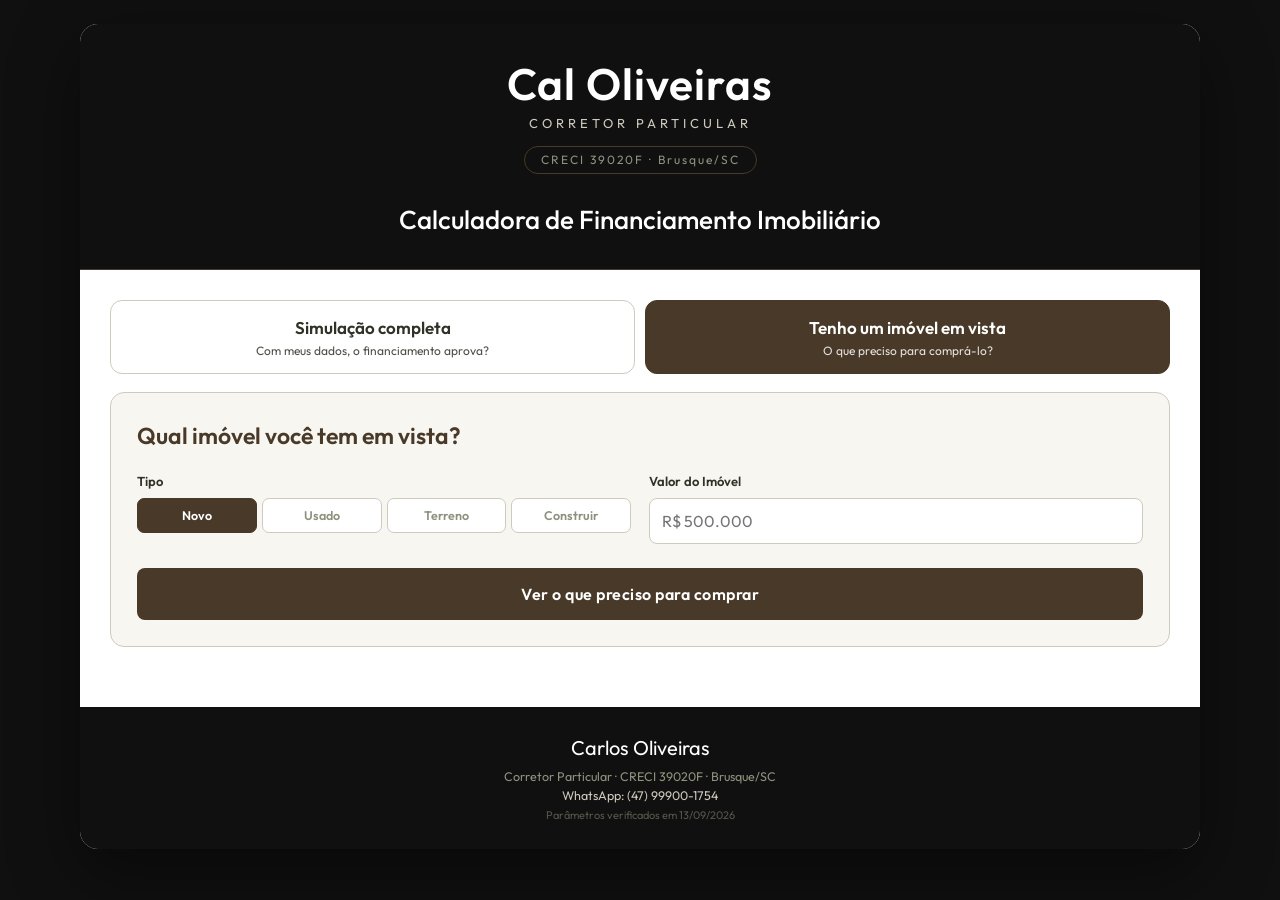
==== commit cd139b7f: "feat: versao combinada com ?modo= (link unico, anuncio cai direto no resultado) - Uma pagina com sel" ====
--- a/imovel/index.html
+++ b/imovel/index.html
@@ -2,503 +2,16 @@
 <html lang="pt-BR">
 <head>
     <meta charset="UTF-8">
-    <meta name="viewport" content="width=device-width, initial-scale=1.0">
     <title>Poder de Compra · Cal Oliveiras</title>
-    <meta name="description" content="Descubra quanto precisa de entrada, renda e custos para comprar o imóvel que você tem em vista.">
-    <link rel="preconnect" href="https://fonts.googleapis.com">
-    <link rel="preconnect" href="https://fonts.gstatic.com" crossorigin>
-    <link href="https://fonts.googleapis.com/css2?family=Outfit:wght@300;400;500;600;700;800&display=swap" rel="stylesheet">
-    <link rel="stylesheet" href="../estilo.css">
-</head>
-<body>
-    <div class="container">
-        <div class="header">
-            <div class="logo-name">Cal Oliveiras</div>
-            <div class="logo-sub">Corretor Particular</div>
-            <span class="logo-creci">CRECI 39020F · Brusque/SC</span>
-            <h1>Quanto preciso para comprar este imóvel?</h1>
-        </div>
-
-        <div class="content">
-            <div class="form-section">
-                <h3>Qual imóvel você tem em vista?</h3>
-                <div class="form-grid">
-                    <div class="form-group">
-                        <label>Tipo</label>
-                        <div class="tipo-toggle vi-tipo-toggle" id="viTipoToggle">
-                            <div class="tipo-option vi-tipo-option active" data-vitipo="novo">Novo</div>
-                            <div class="tipo-option vi-tipo-option" data-vitipo="usado">Usado</div>
-                            <div class="tipo-option vi-tipo-option" data-vitipo="terreno">Terreno</div>
-                            <div class="tipo-option vi-tipo-option" data-vitipo="construir">Construir</div>
-                        </div>
-                    </div>
-                    <div class="form-group">
-                        <label id="viLabelValor">Valor do Imóvel</label>
-                        <input type="text" id="viValor" inputmode="numeric" placeholder="R$ 500.000">
-                    </div>
-                </div>
-                <button class="btn" onclick="simularImovelEmVista()">Ver o que preciso para comprar</button>
-            </div>
-
-            <div id="results" class="results"></div>
-        </div>
-
-        <div class="footer">
-            <span class="nome">Carlos Oliveiras</span>
-            Corretor Particular · CRECI 39020F · Brusque/SC<br>
-            <a href="https://wa.me/5547999001754" target="_blank">WhatsApp: (47) 99900-1754</a><br>
-            <span style="font-size:11px; opacity:.55;">Parâmetros verificados em <span id="dataVerificacao"></span></span>
-        </div>
-    </div>
-
-    <!-- ===== MODAL DE CONTATO (LEAD) ===== -->
-    <div class="modal-overlay" id="leadModal">
-        <div class="modal-box">
-            <span class="modal-tag">Falta só um passo</span>
-            <h3>Vamos traçar o seu plano</h3>
-            <p>Deixe seu <strong>nome</strong> e <strong>WhatsApp</strong>. O Cal recebe a sua simulação e te chama para montar o caminho até este imóvel — sem compromisso.</p>
-            <div class="form-group">
-                <label>Seu Nome</label>
-                <input type="text" id="nome" placeholder="Como você se chama?">
-            </div>
-            <div class="form-group" style="margin-top:14px;">
-                <label>Seu WhatsApp</label>
-                <input type="text" id="telefone" inputmode="numeric" placeholder="(47) 99999-9999">
-            </div>
-            <div class="modal-error" id="leadError"></div>
-            <button class="btn" style="margin-top:18px;" onclick="enviarPlano()">Quero meu plano</button>
-            <button class="modal-cancel" onclick="fecharLeadModal()">Voltar</button>
-            <p class="modal-privacy">Seus dados são usados apenas pelo Cal para te atender (WhatsApp e sistema de atendimento dele). Não são vendidos nem repassados a terceiros.</p>
-        </div>
-    </div>
-
-    <!-- Parâmetros (taxas, MCMV, terreno) — arquivo único compartilhado com a
-         Calculadora e atualizado pelo robô semanal. Não duplicar números aqui. -->
-    <script src="../params.js"></script>
-
     <script>
-        const COMPROMETIMENTO_MAX = 0.30;
-
-        let viTipo = 'novo';
-        let imovelRef = { id: '', link: '' };
-        let ultimoImovelEmVista = null;
-
-        function esc(s) {
-            return String(s || '').replace(/[&<>"']/g, c => ({ '&': '&amp;', '<': '&lt;', '>': '&gt;', '"': '&quot;', "'": '&#39;' }[c]));
-        }
-
-        function formatMoney(value) {
-            if (!value && value !== 0) return '0,00';
-            return parseFloat(value).toLocaleString('pt-BR', { minimumFractionDigits: 2, maximumFractionDigits: 2 });
-        }
-
-        function nomeTipo(t) {
-            return t === 'novo' ? 'Novo' : t === 'usado' ? 'Usado' : t === 'construir' ? 'Terreno + Construção' : 'Terreno';
-        }
-
-        function anosTxt(m) { return Number.isInteger(m / 12) ? (m / 12) + ' anos' : m + ' meses'; }
-
-        // Caixa que abre ao clicar (accordion). Só na tela — não vai pro PDF.
-        function colapsavel(titulo, conteudo, aberto) {
-            return '<details class="caixa-colapsavel no-print"' + (aberto ? ' open' : '') + '>' +
-                '<summary>' + titulo + '</summary>' +
-                '<div class="colapsavel-corpo">' + conteudo + '</div></details>';
-        }
-
-        // 1ª parcela de um financiamento (SAC ou PRICE)
-        function parcelaInicialDe(vf, prazo, taxaMensal, sistema) {
-            if (vf <= 0 || prazo <= 0) return 0;
-            if (sistema === 'SAC') return vf / prazo + vf * taxaMensal;
-            const pot = Math.pow(1 + taxaMensal, prazo);
-            return vf * (taxaMensal * pot) / (pot - 1);
-        }
-
-        // Maior valor financiável para que a 1ª parcela caiba num teto (ex.: 30% da renda)
-        function maxFinanciadoPara(parcelaMax, prazo, taxaMensal, sistema) {
-            if (parcelaMax <= 0 || prazo <= 0) return 0;
-            if (sistema === 'SAC') {
-                const denom = 1 / prazo + taxaMensal;
-                return denom > 0 ? parcelaMax / denom : 0;
-            }
-            const pot = Math.pow(1 + taxaMensal, prazo);
-            return parcelaMax * (pot - 1) / (taxaMensal * pot);
-        }
-
-        /* ============ MÁSCARAS ============ */
-        function aplicarMascaraDinheiro(input) {
-            let digitos = input.value.replace(/\D/g, '');
-            digitos = digitos.replace(/^0+/, '');
-            if (digitos === '') { input.value = ''; return; }
-            input.value = 'R$ ' + parseInt(digitos, 10).toLocaleString('pt-BR');
-        }
-
-        function removerMascara(valor) {
-            if (!valor) return 0;
-            const digitos = valor.toString().replace(/\D/g, '');
-            return digitos === '' ? 0 : parseInt(digitos, 10);
-        }
-
-        function aplicarMascaraTelefone(input) {
-            let d = input.value.replace(/\D/g, '').slice(0, 11);
-            if (d.length === 0) { input.value = ''; return; }
-            if (d.length <= 2) input.value = '(' + d;
-            else if (d.length <= 6) input.value = '(' + d.slice(0, 2) + ') ' + d.slice(2);
-            else if (d.length <= 10) input.value = '(' + d.slice(0, 2) + ') ' + d.slice(2, 6) + '-' + d.slice(6);
-            else input.value = '(' + d.slice(0, 2) + ') ' + d.slice(2, 7) + '-' + d.slice(7);
-        }
-        document.getElementById('telefone').addEventListener('input', function () { aplicarMascaraTelefone(this); });
-        document.getElementById('viValor').addEventListener('input', function () { aplicarMascaraDinheiro(this); });
-        document.getElementById('viValor').addEventListener('keydown', function (e) { if (e.key === 'Enter') simularImovelEmVista(); });
-
-        /* ============ ORIGEM DA VISITA (UTM) ============ */
-        const UTM_KEYS = ['utm_source', 'utm_medium', 'utm_campaign', 'utm_content', 'utm_term'];
-        const origemUTM = (function () {
+        // Atalho: /imovel/ abre a ferramenta já no modo "Tenho um imóvel em vista",
+        // preservando valor, tipo, referência do imóvel e a campanha (UTM).
+        (function () {
             const p = new URLSearchParams(location.search);
-            const utm = {};
-            UTM_KEYS.forEach(k => { const v = p.get(k); if (v) utm[k] = v.slice(0, 80); });
-            try {
-                if (Object.keys(utm).length) sessionStorage.setItem('sa_utm_poder', JSON.stringify(utm));
-                else { const s = sessionStorage.getItem('sa_utm_poder'); if (s) Object.assign(utm, JSON.parse(s)); }
-            } catch (e) { /* armazenamento indisponível */ }
-            return utm;
-        })();
-
-        function linhaCampanha() {
-            const partes = UTM_KEYS.map(k => origemUTM[k]).filter(Boolean);
-            return partes.length ? 'Campanha: ' + partes.join(' / ') : '';
-        }
-
-        function linhaImovelRef() {
-            const l = [];
-            if (imovelRef.id) l.push('Ref. imovel: ' + imovelRef.id);
-            if (imovelRef.link) l.push('Anuncio: ' + imovelRef.link);
-            return l.join('\n');
-        }
-
-        function qsOrigem() {
-            const p = new URLSearchParams();
-            UTM_KEYS.forEach(k => { if (origemUTM[k]) p.set(k, origemUTM[k]); });
-            const s = p.toString();
-            return s ? '&' + s : '';
-        }
-
-        // Eventos de conversão: preparados para quando houver Pixel/Analytics instalado.
-        function registrarEvento(nome, dados) {
-            try {
-                (window.dataLayer = window.dataLayer || []).push(Object.assign({ event: nome }, dados || {}));
-                if (typeof gtag === 'function') gtag('event', nome, dados || {});
-                if (typeof fbq === 'function') fbq('trackCustom', nome, dados || {});
-            } catch (e) { /* silencioso */ }
-        }
-
-        /* ============ TIPO DO IMÓVEL ============ */
-        document.querySelectorAll('.vi-tipo-option').forEach(opt => {
-            opt.addEventListener('click', function () { setViTipo(this.dataset.vitipo); });
-        });
-        function setViTipo(t) {
-            viTipo = t;
-            document.querySelectorAll('.vi-tipo-option').forEach(o => o.classList.toggle('active', o.dataset.vitipo === t));
-            const lbl = document.getElementById('viLabelValor');
-            if (lbl) lbl.textContent = t === 'terreno' ? 'Valor do Terreno' : t === 'construir' ? 'Valor total (terreno + obra)' : 'Valor do Imóvel';
-        }
-
-        /* ============ MOTOR: o que é preciso para comprar ============ */
-        // Cenários por banco válidos para este tipo/valor (cota, prazo máx. e taxa efetivos)
-        function cenariosParaImovel(tipo, valor) {
-            return Object.keys(BANCOS).map(c => {
-                const b = BANCOS[c];
-                let ltv, prazoMax, taxa, limite;
-                if (tipo === 'terreno') {
-                    if (!b.terreno) return null;
-                    ltv = b.terrenoLtv || TERRENO.ltv; prazoMax = TERRENO.prazoMax; limite = TERRENO.limiteMax; taxa = TERRENO.taxaNominal;
-                } else if (tipo === 'construir') {
-                    ltv = 80; prazoMax = b.prazoMax; limite = b.limiteMax; taxa = b.taxa;
-                } else {
-                    ltv = (tipo === 'novo') ? b.ltvNovo : b.ltvUsado; prazoMax = b.prazoMax; limite = b.limiteMax; taxa = b.taxa;
-                }
-                if (valor > limite) return null;
-                return { codigo: c, banco: b, ltv, prazoMax, taxa };
-            }).filter(Boolean);
-        }
-
-        function calcularImovelEmVista(valor, tipo) {
-            const cen = cenariosParaImovel(tipo, valor);
-            if (!cen.length) return null;
-            const ehTerreno = tipo === 'terreno';
-
-            const ltvMax = Math.max.apply(null, cen.map(x => x.ltv));
-            const entradaMin = Math.round(valor * (1 - ltvMax / 100));
-            const vf = valor - entradaMin;
-            const taxaRef = Math.min.apply(null, cen.map(x => x.taxa));          // melhor taxa entre os bancos que operam este valor
-            const prazoLongo = Math.max.apply(null, cen.map(x => x.prazoMax));   // 420 meses (35 anos) ou 240 no terreno
-            const prazoSac = Math.min(360, prazoLongo);
-            const tm = taxaRef / 100 / 12;
-
-            // terreno: só SAC (padrão Caixa lote urbanizado). Demais: PRICE longo = cenário mais leve; SAC 30 anos = conservador
-            const parcelaLeve = ehTerreno ? parcelaInicialDe(vf, prazoLongo, tm, 'SAC') : parcelaInicialDe(vf, prazoLongo, tm, 'PRICE');
-            const parcelaSac = parcelaInicialDe(vf, prazoSac, tm, 'SAC');
-            const rendaLeve = parcelaLeve / COMPROMETIMENTO_MAX;
-            const rendaSac = parcelaSac / COMPROMETIMENTO_MAX;
-
-            const itbi = valor * CUSTOS_AQUISICAO.itbi / 100;
-            const registro = valor * CUSTOS_AQUISICAO.registro / 100;
-            const totalSaida = entradaMin + itbi + registro;
-
-            const fgtsOk = !ehTerreno && valor <= TETO_SFH;
-
-            // MCMV: dentro do teto? e a renda necessária com juros da Faixa 4 cabe no limite dela?
-            let mcmv = null;
-            if (!ehTerreno && tipo !== 'construir') {
-                const f4 = MCMV_FAIXAS[MCMV_FAIXAS.length - 1];
-                if (valor <= f4.tetoImovel) {
-                    const entradaF4 = Math.round(valor * 0.20);
-                    const vfF4 = valor - entradaF4;
-                    const parcelaF4 = parcelaInicialDe(vfF4, 420, MCMV_TAXA_F4 / 100 / 12, 'PRICE');
-                    const rendaF4 = parcelaF4 / COMPROMETIMENTO_MAX;
-                    mcmv = { faixa: f4, entrada: entradaF4, parcela: parcelaF4, renda: rendaF4, cabe: rendaF4 <= f4.rendaMax };
-                }
-            }
-
-            return { valor, tipo, ltvMax, entradaMin, vf, taxaRef, prazoLongo, prazoSac, parcelaLeve, parcelaSac, rendaLeve, rendaSac, itbi, registro, totalSaida, fgtsOk, mcmv, ehTerreno, bancos: cen.length };
-        }
-
-        function simularImovelEmVista() {
-            const valor = removerMascara(document.getElementById('viValor').value);
-            if (valor <= 0) { alert('Informe o valor do imóvel que você tem em vista.'); return; }
-            const r = calcularImovelEmVista(valor, viTipo);
-            if (!r) {
-                document.getElementById('results').innerHTML =
-                    '<div class="mcmv-banner indisponivel"><h4>Valor acima do que os bancos parametrizados operam</h4>' +
-                    '<p>Para ' + nomeTipo(viTipo).toLowerCase() + ' de R$ ' + formatMoney(valor) + ' a condição é caso a caso. Fale direto com o Cal pelo WhatsApp.</p></div>';
-                return;
-            }
-            r.situacao = null;
-            ultimoImovelEmVista = r;
-            registrarEvento('simulation_completed', { ferramenta: 'poder_de_compra', valor: valor, tipo: viTipo });
-            document.getElementById('results').innerHTML = renderImovelEmVista(r);
-            ['viEntrada', 'viFgts', 'viRenda'].forEach(id => {
-                const el = document.getElementById(id);
-                if (el) el.addEventListener('input', function () { aplicarMascaraDinheiro(this); avaliarSituacao(); });
-            });
-            document.getElementById('results').scrollIntoView({ behavior: 'smooth', block: 'start' });
-        }
-
-        function renderImovelEmVista(r) {
-            const hoje = new Date().toLocaleDateString('pt-BR');
-            const refTxt = imovelRef.id ? ' · ref. ' + esc(imovelRef.id) : '';
-
-            let html = '<div class="acoes-topo no-print"><button class="btn-imprimir" onclick="window.print()">🖨️ Baixar / Imprimir em PDF</button></div>';
-
-            html += '<div class="vi-card">' +
-                '<div class="vi-kicker">Imóvel em vista · ' + nomeTipo(r.tipo) + refTxt + ' · ' + hoje + '</div>' +
-                '<h3 class="vi-titulo">Para comprar este ' + (r.ehTerreno ? 'terreno' : 'imóvel') + ' de <strong>R$ ' + formatMoney(r.valor) + '</strong>, você precisa de:</h3>' +
-                '<div class="bank-details vi-grid">' +
-                item('Entrada mínima', 'R$ ' + formatMoney(r.entradaMin), (100 - r.ltvMax) + '% do valor' + (r.fgtsOk ? ' · FGTS pode abater' : r.ehTerreno ? ' · sem FGTS' : ''), 'destaque') +
-                item('Financiamento (até)', 'R$ ' + formatMoney(r.vf), 'cota máx. ' + r.ltvMax + '% · ' + r.bancos + ' banco' + (r.bancos > 1 ? 's' : '') + ' operam') +
-                item('Renda familiar necessária', 'a partir de R$ ' + formatMoney(r.rendaLeve), (r.ehTerreno ? 'SAC ' : 'PRICE ') + anosTxt(r.prazoLongo) + ' · parcela ~R$ ' + formatMoney(r.parcelaLeve), 'destaque') +
-                (r.ehTerreno ? '' : item('Renda com SAC em ' + anosTxt(r.prazoSac), 'R$ ' + formatMoney(r.rendaSac), '1ª parcela ~R$ ' + formatMoney(r.parcelaSac) + ' (depois cai)')) +
-                item('Custos de escritura', '~R$ ' + formatMoney(r.itbi + r.registro), 'ITBI ' + CUSTOS_AQUISICAO.itbi + '% + registro ~' + CUSTOS_AQUISICAO.registro + '% · pagos à vista') +
-                item('Total para "sair do zero"', 'R$ ' + formatMoney(r.totalSaida), 'entrada + custos de escritura', 'verde') +
-                '</div>';
-
-            let notas = '';
-            if (r.mcmv) {
-                if (r.mcmv.cabe) {
-                    notas += '<p>🏷️ <strong>Cabe no Minha Casa Minha Vida (Faixa ' + r.mcmv.faixa.faixa + ')</strong> se a renda familiar for até R$ ' + formatMoney(r.mcmv.faixa.rendaMax) +
-                        ': com juros de até ' + MCMV_TAXA_F4.toFixed(1).replace('.', ',') + '% a.a. e entrada de 20% (R$ ' + formatMoney(r.mcmv.entrada) + '), a renda necessária cai para <strong>~R$ ' + formatMoney(r.mcmv.renda) + '</strong>.</p>';
-                } else {
-                    notas += '<p>🏷️ Está dentro do teto do MCMV (R$ ' + formatMoney(r.mcmv.faixa.tetoImovel) + '), mas a parcela pede renda acima de R$ ' + formatMoney(r.mcmv.faixa.rendaMax) + ' — para usar o programa seria preciso <strong>entrada maior</strong>.</p>';
-                }
-            }
-            if (r.ehTerreno) notas += '<p>🌱 Terreno (lote urbanizado): financia até ' + r.ltvMax + '%, prazo máximo ' + anosTxt(TERRENO.prazoMax) + ', sistema SAC, <strong>sem uso de FGTS</strong> e fora do MCMV.</p>';
-            if (r.tipo === 'construir') notas += '<p>🏗️ Terreno + construção: se você já tem o terreno, o valor dele conta como entrada.</p>';
-            notas += '<p class="vi-mini">Cálculo pela regra de 30% de comprometimento da renda, com a melhor taxa entre os bancos parametrizados (' + r.taxaRef.toFixed(2).replace('.', ',') + '% a.a.). Seguros e tarifas do banco não estão incluídos — a parcela real costuma ficar um pouco acima.</p>';
-            html += '<div class="vi-notas">' + notas + '</div></div>';
-
-            html += '<div class="vi-ajuste"><h4>Tenho menos renda ou menos entrada — e agora?</h4>' +
-                '<p>Preencha o que você tem hoje. A resposta atualiza na hora.</p>' +
-                '<div class="form-grid">' +
-                '<div class="form-group"><label>Entrada que tenho</label><input type="text" id="viEntrada" inputmode="numeric" placeholder="R$ 0"></div>' +
-                (r.fgtsOk ? '<div class="form-group"><label>FGTS disponível</label><input type="text" id="viFgts" inputmode="numeric" placeholder="R$ 0"></div>' : '') +
-                '<div class="form-group"><label>Renda familiar bruta</label><input type="text" id="viRenda" inputmode="numeric" placeholder="R$ 0"></div>' +
-                '</div><div id="viDiagnostico"></div></div>';
-
-            html += '<div class="vi-ctas no-print">';
-            if (imovelRef.link) html += '<a class="btn vi-btn-sec" href="' + esc(imovelRef.link) + '" target="_blank" rel="noopener" onclick="registrarEvento(\'property_clicked\')">🏠 Conhecer este imóvel</a>';
-            html += '<button class="btn" onclick="pedirPlanoDoCal()">💬 Quero um plano do Cal para chegar lá</button>' +
-                '<a class="btn vi-btn-sec" href="../?valor=' + r.valor + '&tipo=' + r.tipo + qsOrigem() + '">📊 Simular o financiamento nos bancos</a>' +
-                '</div>';
-
-            html += colapsavel('ℹ️ Como este cálculo foi feito',
-                '<p>Os valores são <strong>estimativas de referência</strong> calculadas com critérios públicos: cota máxima de financiamento de cada banco, melhor taxa parametrizada e a regra de que a parcela não pode passar de 30% da renda familiar bruta. Não incluem seguros (MIP/DFI) nem tarifas, que o banco soma à parcela.</p>' +
-                '<p>Os custos de escritura (ITBI e registro) variam por município e podem ter descontos em programas habitacionais. A aprovação, a taxa e as condições finais dependem da análise de crédito de cada instituição.</p>' +
-                '<p><strong>Não é proposta nem pré-aprovação.</strong> Use como ponto de partida e confirme com o Cal.</p>', false);
-
-            html += '<div class="print-rodape print-only"><strong>Carlos Oliveiras</strong> · Corretor Particular · CRECI 39020F · Brusque/SC · WhatsApp (47) 99900-1754<br>Este documento é uma simulação de referência, calculada com critérios públicos e parâmetros médios de mercado. Os valores definitivos — taxas, prazos, cota e a documentação exigida — só podem ser confirmados diretamente com a instituição financeira escolhida, após análise de crédito e avaliação do imóvel. Faça contato direto para uma condução pontual da sua situação.</div>';
-            return html;
-
-            function item(label, valor, sub, classe) {
-                return '<div class="detail-item"><div class="detail-label">' + label + '</div>' +
-                    '<div class="detail-value' + (classe ? ' ' + classe : '') + '">' + valor + '</div>' +
-                    (sub ? '<div class="detail-sub">' + sub + '</div>' : '') + '</div>';
-            }
-        }
-
-        // Diagnóstico ao vivo do bloco "e agora?"
-        function avaliarSituacao() {
-            const r = ultimoImovelEmVista;
-            const box = document.getElementById('viDiagnostico');
-            if (!r || !box) return;
-            const entrada = removerMascara((document.getElementById('viEntrada') || {}).value);
-            const fgts = r.fgtsOk ? removerMascara((document.getElementById('viFgts') || {}).value) : 0;
-            const renda = removerMascara((document.getElementById('viRenda') || {}).value);
-            if (entrada <= 0 && fgts <= 0 && renda <= 0) { box.innerHTML = ''; r.situacao = null; return; }
-
-            const tm = r.taxaRef / 100 / 12;
-            const sistema = r.ehTerreno ? 'SAC' : 'PRICE';
-            const entradaDisp = entrada + fgts;
-            const linhas = [];
-            let tudoOk = true;
-
-            let vfReal = r.vf;
-            if (entradaDisp > 0 || renda > 0) {
-                if (entradaDisp < r.entradaMin) {
-                    tudoOk = false;
-                    linhas.push({ ok: false, t: 'Entrada: faltam <strong>R$ ' + formatMoney(r.entradaMin - entradaDisp) + '</strong> para o mínimo de R$ ' + formatMoney(r.entradaMin) + (fgts > 0 ? ' (já contando o FGTS)' : '') + '.' });
-                } else {
-                    vfReal = r.valor - entradaDisp;
-                    linhas.push({ ok: true, t: 'Entrada: <strong>ok</strong>' + (entradaDisp > r.entradaMin ? ' — com R$ ' + formatMoney(entradaDisp) + ' você financia só R$ ' + formatMoney(vfReal) + ' e a parcela cai.' : '.') });
-                }
-            }
-
-            if (renda > 0) {
-                const parcela = parcelaInicialDe(vfReal, r.prazoLongo, tm, sistema);
-                const comp = parcela / renda;
-                if (comp <= COMPROMETIMENTO_MAX) {
-                    linhas.push({ ok: true, t: 'Renda: <strong>comporta</strong> — parcela ~R$ ' + formatMoney(parcela) + ' = ' + (comp * 100).toFixed(1).replace('.', ',') + '% da renda (limite 30%).' });
-                } else {
-                    tudoOk = false;
-                    const rendaNec = parcela / COMPROMETIMENTO_MAX;
-                    const maxVf = maxFinanciadoPara(renda * COMPROMETIMENTO_MAX, r.prazoLongo, tm, sistema);
-                    const entradaParaCaber = Math.max(r.entradaMin, r.valor - maxVf);
-                    linhas.push({
-                        ok: false, t: 'Renda: parcela ~R$ ' + formatMoney(parcela) + ' = ' + (comp * 100).toFixed(1).replace('.', ',') + '% da renda (limite 30%). Dois caminhos:' +
-                            '<ul><li><strong>Compor renda</strong> (cônjuge/familiar): faltam ~R$ ' + formatMoney(rendaNec - renda) + '/mês para chegar a R$ ' + formatMoney(rendaNec) + '.</li>' +
-                            '<li><strong>Aumentar a entrada</strong> para ~R$ ' + formatMoney(entradaParaCaber) + (entradaDisp > 0 ? ' (+R$ ' + formatMoney(Math.max(0, entradaParaCaber - entradaDisp)) + ')' : '') + ' — aí a parcela cabe na sua renda atual.</li></ul>'
-                    });
-                }
-            }
-
-            const titulo = tudoOk
-                ? '✅ Com o que você tem hoje, este imóvel está ao seu alcance.'
-                : '🧭 Ainda não fecha — mas dá para traçar o caminho:';
-            box.innerHTML = '<div class="vi-diag ' + (tudoOk ? 'ok' : 'gap') + '"><div class="vi-diag-titulo">' + titulo + '</div><ul>' +
-                linhas.map(l => '<li class="' + (l.ok ? 'ok' : 'gap') + '">' + l.t + '</li>').join('') + '</ul></div>';
-
-            r.situacao = { entrada, fgts, renda, ok: tudoOk, texto: linhas.map(l => l.t.split('</li>').join(' ').split('<ul>').join(' ').replace(/<[^>]+>/g, '')).join(' | ') };
-        }
-
-        /* ============ CAPTURA DE LEAD ============ */
-        function pedirPlanoDoCal() {
-            if (!ultimoImovelEmVista) return;
-            registrarEvento('lead_started', { ferramenta: 'poder_de_compra' });
-            document.getElementById('leadError').textContent = '';
-            document.getElementById('leadModal').classList.add('active');
-            document.getElementById('nome').focus();
-        }
-
-        function fecharLeadModal() {
-            document.getElementById('leadModal').classList.remove('active');
-        }
-
-        function enviarPlano() {
-            const nome = document.getElementById('nome').value.trim();
-            const telDigitos = document.getElementById('telefone').value.replace(/\D/g, '');
-            const erro = document.getElementById('leadError');
-
-            if (nome.length < 2) {
-                erro.textContent = 'Por favor, informe seu nome.';
-                document.getElementById('nome').focus();
-                return;
-            }
-            if (telDigitos.length < 10) {
-                erro.textContent = 'Informe um WhatsApp válido com DDD, ex: (47) 99999-9999.';
-                document.getElementById('telefone').focus();
-                return;
-            }
-            erro.textContent = '';
-            fecharLeadModal();
-
-            const r = ultimoImovelEmVista;
-            const telefone = document.getElementById('telefone').value.trim();
-            const s = r.situacao;
-
-            const observacoes = [
-                'PODER DE COMPRA — IMOVEL EM VISTA',
-                'Imovel: ' + nomeTipo(r.tipo) + ' · R$ ' + formatMoney(r.valor),
-                linhaImovelRef(),
-                'Entrada minima: R$ ' + formatMoney(r.entradaMin) + ' | Financiamento: R$ ' + formatMoney(r.vf),
-                'Renda necessaria: a partir de R$ ' + formatMoney(r.rendaLeve) + (r.ehTerreno ? ' (SAC)' : ' (PRICE) / R$ ' + formatMoney(r.rendaSac) + ' (SAC 30a)'),
-                'Custos escritura: ~R$ ' + formatMoney(r.itbi + r.registro) + ' | Total p/ sair do zero: R$ ' + formatMoney(r.totalSaida),
-                s ? 'SITUACAO HOJE: entrada R$ ' + formatMoney(s.entrada) + (r.fgtsOk ? ' + FGTS R$ ' + formatMoney(s.fgts) : '') + ' | renda R$ ' + formatMoney(s.renda) + '\n' + (s.ok ? 'AO ALCANCE — ' : 'GAP — ') + s.texto : 'Situacao atual nao informada',
-                linhaCampanha()
-            ].filter(Boolean).join('\n');
-
-            const payload = {
-                nome: nome,
-                telefone: telefone,
-                origem: 'Poder de Compra',
-                tipoInteresse: 'Imovel em vista - ' + nomeTipo(r.tipo),
-                orcamento: r.valor,
-                funil: 'Novo Lead',
-                temperatura: (s && s.ok) ? 'Quente' : 'Morno',
-                observacoes: observacoes
-            };
-            // Fire-and-forget: nunca bloqueia o usuário.
-            fetch('/.netlify/functions/enviar-lead', {
-                method: 'POST',
-                headers: { 'Content-Type': 'application/json' },
-                body: JSON.stringify(payload)
-            }).catch(function () { /* silencioso */ });
-            registrarEvento('lead_submitted', { ferramenta: 'poder_de_compra' });
-
-            const zap = [
-                'Olá, Cal! Sou ' + nome + '.',
-                'Vi um ' + (r.ehTerreno ? 'terreno' : 'imóvel') + ' de R$ ' + formatMoney(r.valor) + ' (' + nomeTipo(r.tipo) + (imovelRef.id ? ', ref. ' + imovelRef.id : '') + ') e simulei meu poder de compra:',
-                '• Entrada mínima: R$ ' + formatMoney(r.entradaMin),
-                '• Renda necessária: a partir de R$ ' + formatMoney(r.rendaLeve),
-                '• Custos de escritura: ~R$ ' + formatMoney(r.itbi + r.registro),
-                s ? '• Hoje tenho: entrada R$ ' + formatMoney(s.entrada + (r.fgtsOk ? s.fgts : 0)) + ' e renda R$ ' + formatMoney(s.renda) : '',
-                imovelRef.link ? '• Anúncio: ' + imovelRef.link : '',
-                '',
-                s && s.ok ? 'Quero entender os próximos passos!' : 'Quero um plano para chegar lá!'
-            ].filter(l => l !== '');
-            registrarEvento('whatsapp_clicked', { ferramenta: 'poder_de_compra' });
-            window.open('https://wa.me/' + WHATSAPP_CAL + '?text=' + encodeURIComponent(zap.join('\n')), '_blank');
-        }
-
-        /* ============ PARÂMETROS DA URL ============ */
-        // ?valor=799000&tipo=novo&imovel=799&link=https://anuncio...
-        (function () {
-            const el = document.getElementById('dataVerificacao');
-            if (el && typeof DATA_VERIFICACAO === 'string') el.textContent = DATA_VERIFICACAO;
-
-            const p = new URLSearchParams(location.search);
-            const tipo = (p.get('tipo') || '').toLowerCase();
-            imovelRef.id = (p.get('imovel') || '').replace(/[^\w\-\.]/g, '').slice(0, 40);
-            const link = p.get('link') || '';
-            if (/^https?:\/\//i.test(link)) imovelRef.link = link.slice(0, 300);
-
-            if (['novo', 'usado', 'terreno', 'construir'].indexOf(tipo) >= 0) setViTipo(tipo);
-
-            const valor = parseInt((p.get('valor') || '').replace(/\D/g, ''), 10) || 0;
-            if (valor > 0) {
-                document.getElementById('viValor').value = 'R$ ' + valor.toLocaleString('pt-BR');
-                simularImovelEmVista();     // resultado na hora, sem cadastro
-                registrarEvento('simulation_started', { ferramenta: 'poder_de_compra', via: 'url' });
-            }
-            registrarEvento('page_view', Object.assign({ ferramenta: 'poder_de_compra' }, origemUTM));
+            p.set('modo', 'imovel');
+            location.replace('../?' + p.toString());
         })();
     </script>
-</body>
+</head>
+<body></body>
 </html>
